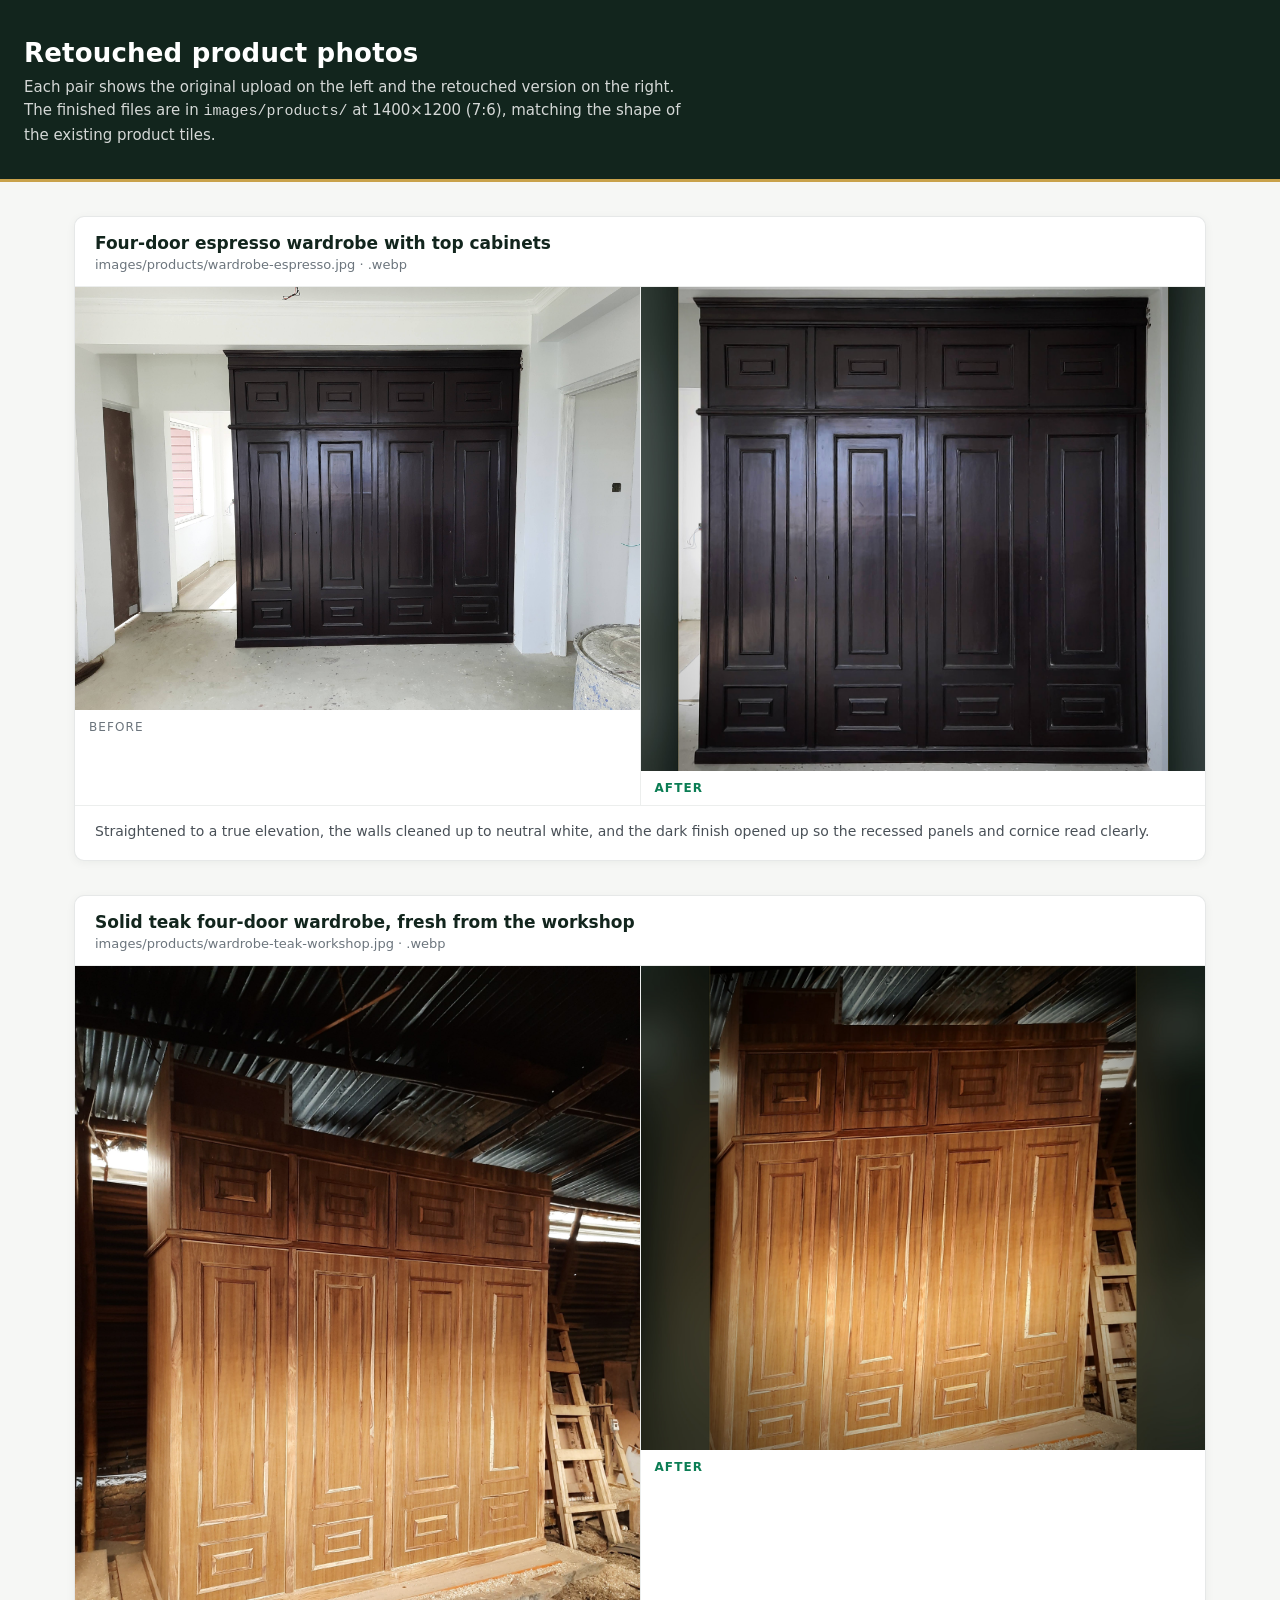
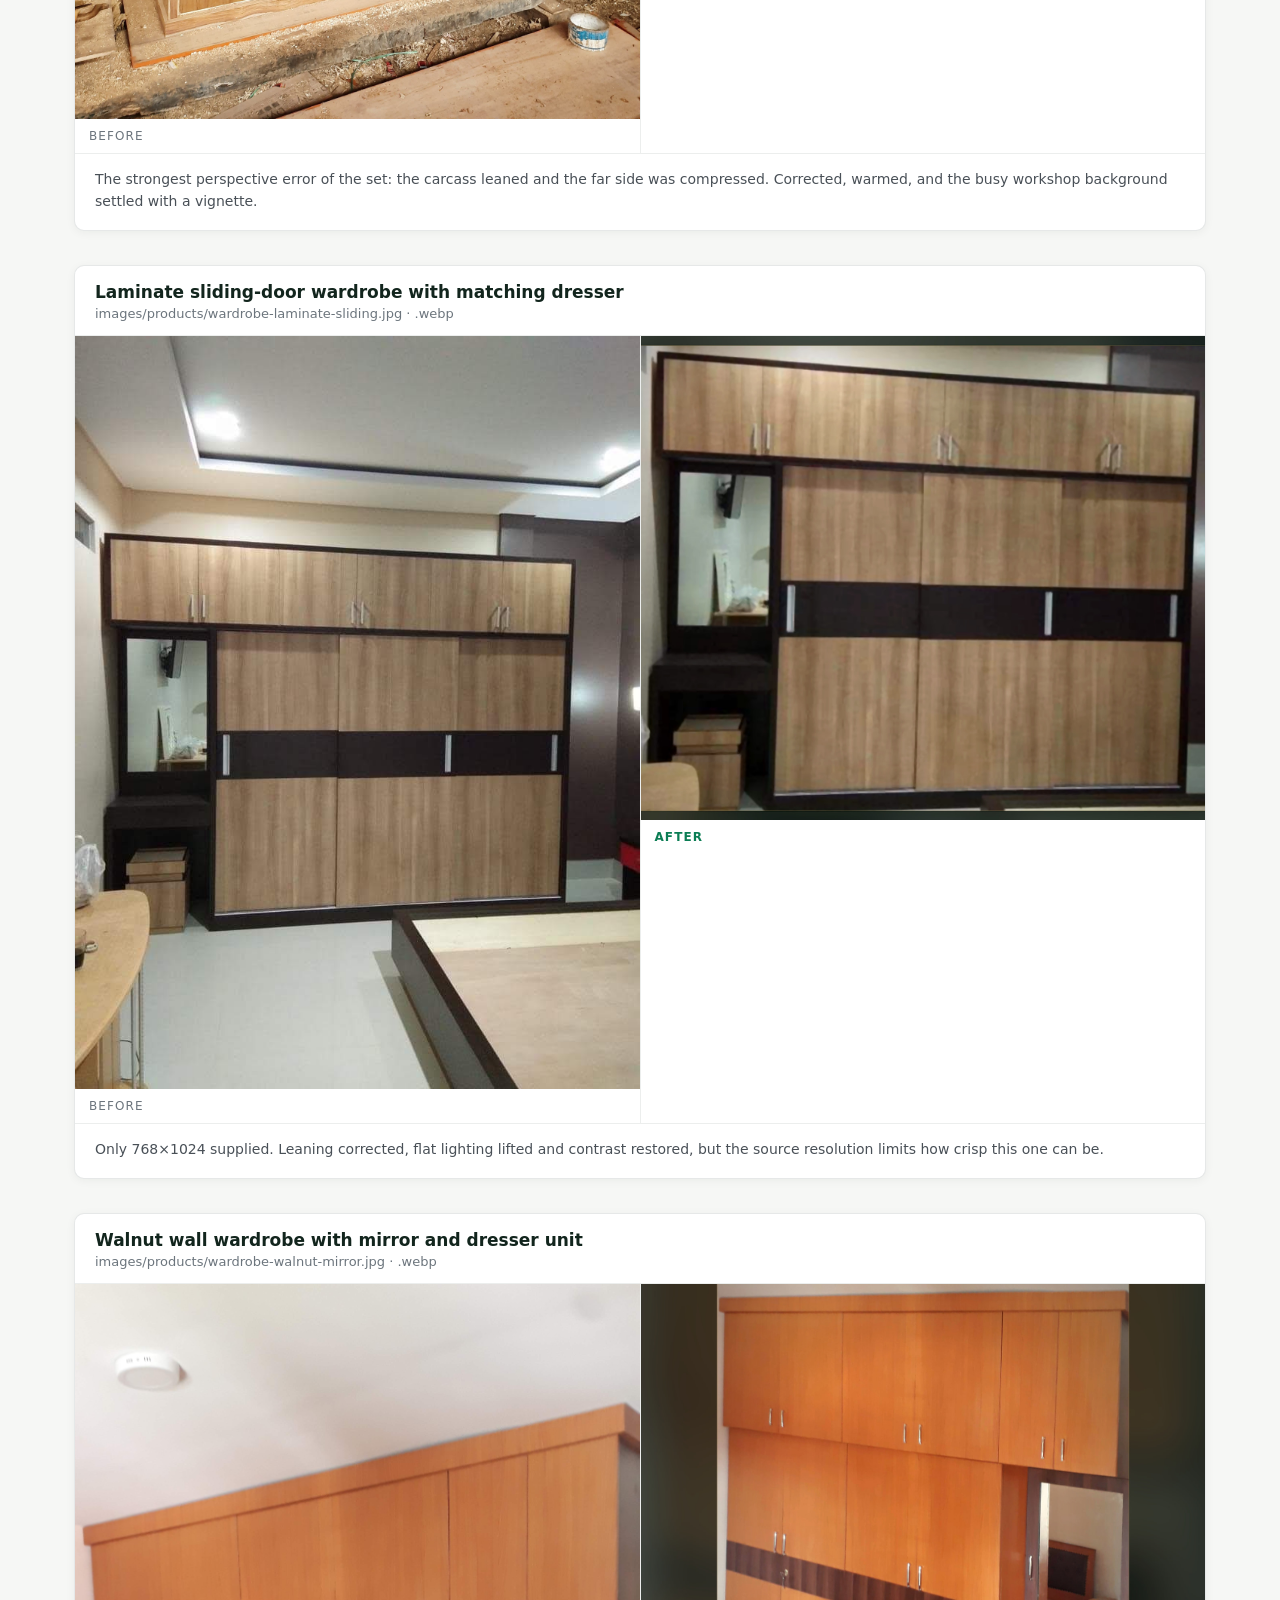
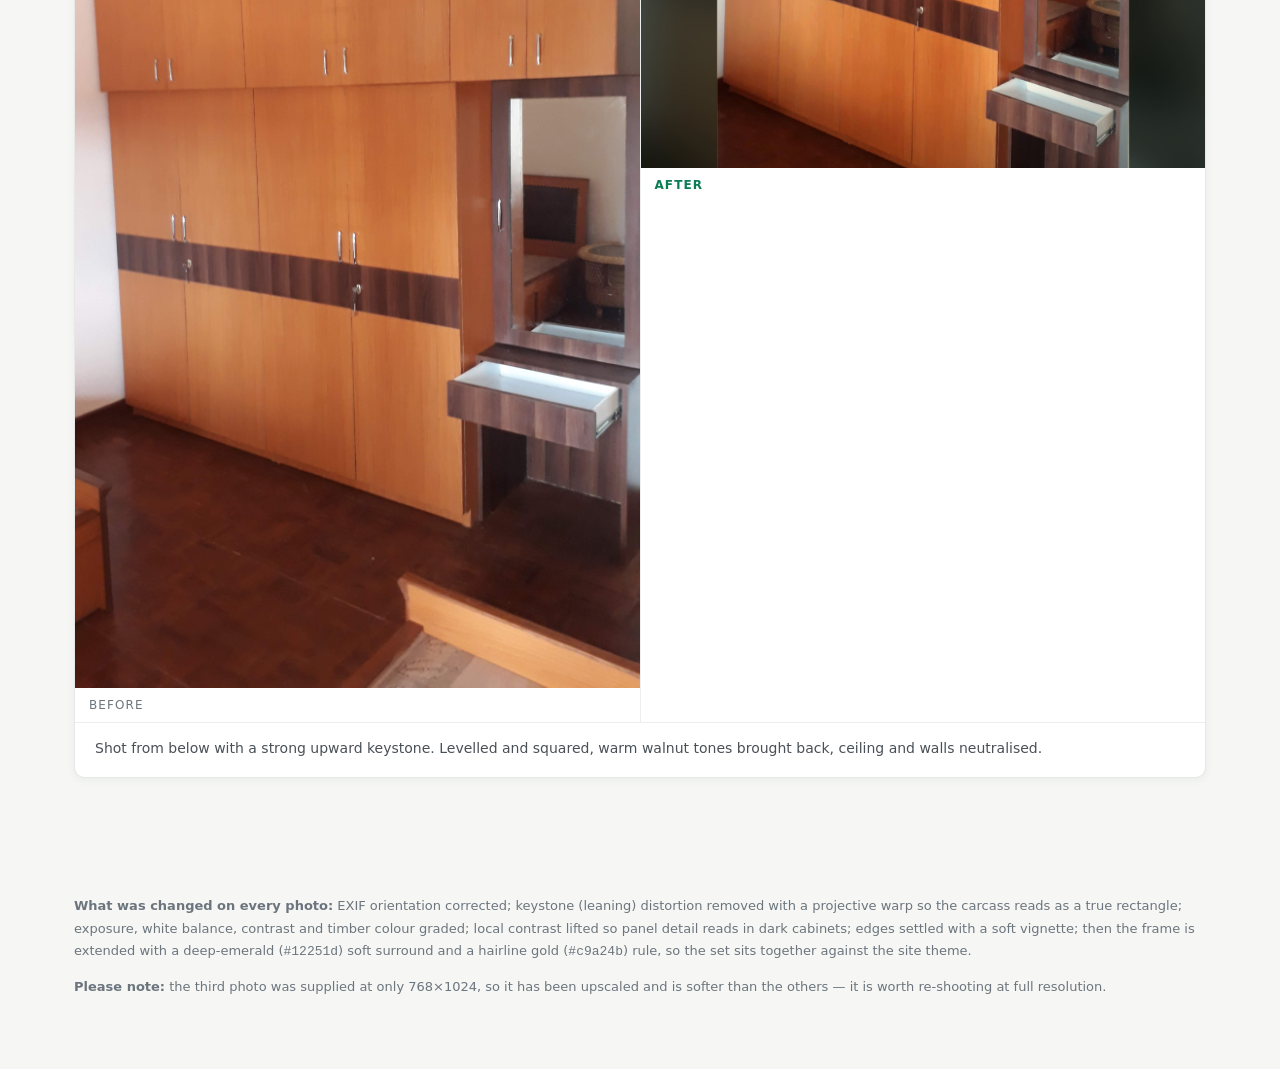
==== review/index.html @ dcfca966 "feat(images): retouch four wardrobe photos for the product grid - projective (keystone) correction m" ====
<!DOCTYPE html>
<html lang="en">
<head>
<meta charset="utf-8">
<meta name="viewport" content="width=device-width, initial-scale=1">
<title>Jarghaa Furniture &mdash; retouched product photos</title>
<style>
  :root {
    --emerald: #0b7d54;
    --emerald-deep: #12251d;
    --gold: #c9a24b;
  }
  * { box-sizing: border-box; }
  body {
    margin: 0;
    font-family: "Open Sans", system-ui, sans-serif;
    background: #f6f7f5;
    color: #2d2d2d;
  }
  header {
    background: var(--emerald-deep);
    color: #fff;
    padding: 38px 24px 32px;
    border-bottom: 3px solid var(--gold);
  }
  header h1 { margin: 0 0 8px; font-size: 26px; letter-spacing: .2px; }
  header p { margin: 0; opacity: .82; font-size: 15px; max-width: 70ch; line-height: 1.55; }
  main { max-width: 1180px; margin: 0 auto; padding: 34px 24px 70px; }
  .item { background: #fff; border: 1px solid rgba(18,37,29,.10); border-radius: 10px;
          overflow: hidden; margin-bottom: 34px; box-shadow: 0 2px 10px rgba(18,37,29,.05); }
  .item h2 { margin: 0; font-size: 17px; padding: 16px 20px 14px;
             border-bottom: 1px solid rgba(18,37,29,.08); color: var(--emerald-deep); }
  .item h2 span { display: block; font-weight: 400; font-size: 13px; color: #6c757d; margin-top: 4px; }
  .pair { display: grid; grid-template-columns: 1fr 1fr; gap: 1px; background: rgba(18,37,29,.08); }
  figure { margin: 0; background: #fff; }
  figure img { display: block; width: 100%; height: auto; }
  figcaption { font-size: 12px; letter-spacing: .09em; text-transform: uppercase;
               padding: 10px 14px; color: #6c757d; }
  .after figcaption { color: var(--emerald); font-weight: 600; }
  .notes { padding: 14px 20px 18px; font-size: 14px; line-height: 1.6; color: #495057;
           border-top: 1px solid rgba(18,37,29,.08); }
  .notes b { color: var(--emerald-deep); }
  footer { max-width: 1180px; margin: 0 auto; padding: 0 24px 60px; font-size: 13px; color: #6c757d; line-height: 1.7; }
  @media (max-width: 700px) { .pair { grid-template-columns: 1fr; } }
</style>
</head>
<body>
<header>
  <h1>Retouched product photos</h1>
  <p>Each pair shows the original upload on the left and the retouched version on the right.
     The finished files are in <code>images/products/</code> at 1400&times;1200 (7:6), matching the
     shape of the existing product tiles.</p>
</header>
<main>
  <div id="items"></div>
</main>
<footer>
  <p><b>What was changed on every photo:</b> EXIF orientation corrected; keystone (leaning)
     distortion removed with a projective warp so the carcass reads as a true rectangle;
     exposure, white balance, contrast and timber colour graded; local contrast lifted so
     panel detail reads in dark cabinets; edges settled with a soft vignette; then the frame
     is extended with a deep-emerald (<code>#12251d</code>) soft surround and a hairline gold
     (<code>#c9a24b</code>) rule, so the set sits together against the site theme.</p>
  <p><b>Please note:</b> the third photo was supplied at only 768&times;1024, so it has been
     upscaled and is softer than the others &mdash; it is worth re-shooting at full resolution.</p>
</footer>
<script>
const ITEMS = [
  { id: 'wardrobe-espresso', src: '../uploads/original-1.jpg',
    title: 'Four-door espresso wardrobe with top cabinets',
    note: 'Straightened to a true elevation, the walls cleaned up to neutral white, and the dark finish opened up so the recessed panels and cornice read clearly.' },
  { id: 'wardrobe-teak-workshop', src: '../uploads/original-2.jpg',
    title: 'Solid teak four-door wardrobe, fresh from the workshop',
    note: 'The strongest perspective error of the set: the carcass leaned and the far side was compressed. Corrected, warmed, and the busy workshop background settled with a vignette.' },
  { id: 'wardrobe-laminate-sliding', src: '../uploads/original-3.jpg',
    title: 'Laminate sliding-door wardrobe with matching dresser',
    note: 'Only 768&times;1024 supplied. Leaning corrected, flat lighting lifted and contrast restored, but the source resolution limits how crisp this one can be.' },
  { id: 'wardrobe-walnut-mirror', src: '../uploads/original-4.jpg',
    title: 'Walnut wall wardrobe with mirror and dresser unit',
    note: 'Shot from below with a strong upward keystone. Levelled and squared, warm walnut tones brought back, ceiling and walls neutralised.' }
];

document.getElementById('items').innerHTML = ITEMS.map(function (it) {
  return '<section class="item">' +
    '<h2>' + it.title + '<span>images/products/' + it.id + '.jpg &middot; .webp</span></h2>' +
    '<div class="pair">' +
      '<figure><img loading="lazy" src="' + it.src + '" alt="Original upload"><figcaption>Before</figcaption></figure>' +
      '<figure class="after"><img loading="lazy" src="../images/products/' + it.id + '.jpg" alt="Retouched"><figcaption>After</figcaption></figure>' +
    '</div>' +
    '<div class="notes">' + it.note + '</div>' +
  '</section>';
}).join('');
</script>
</body>
</html>
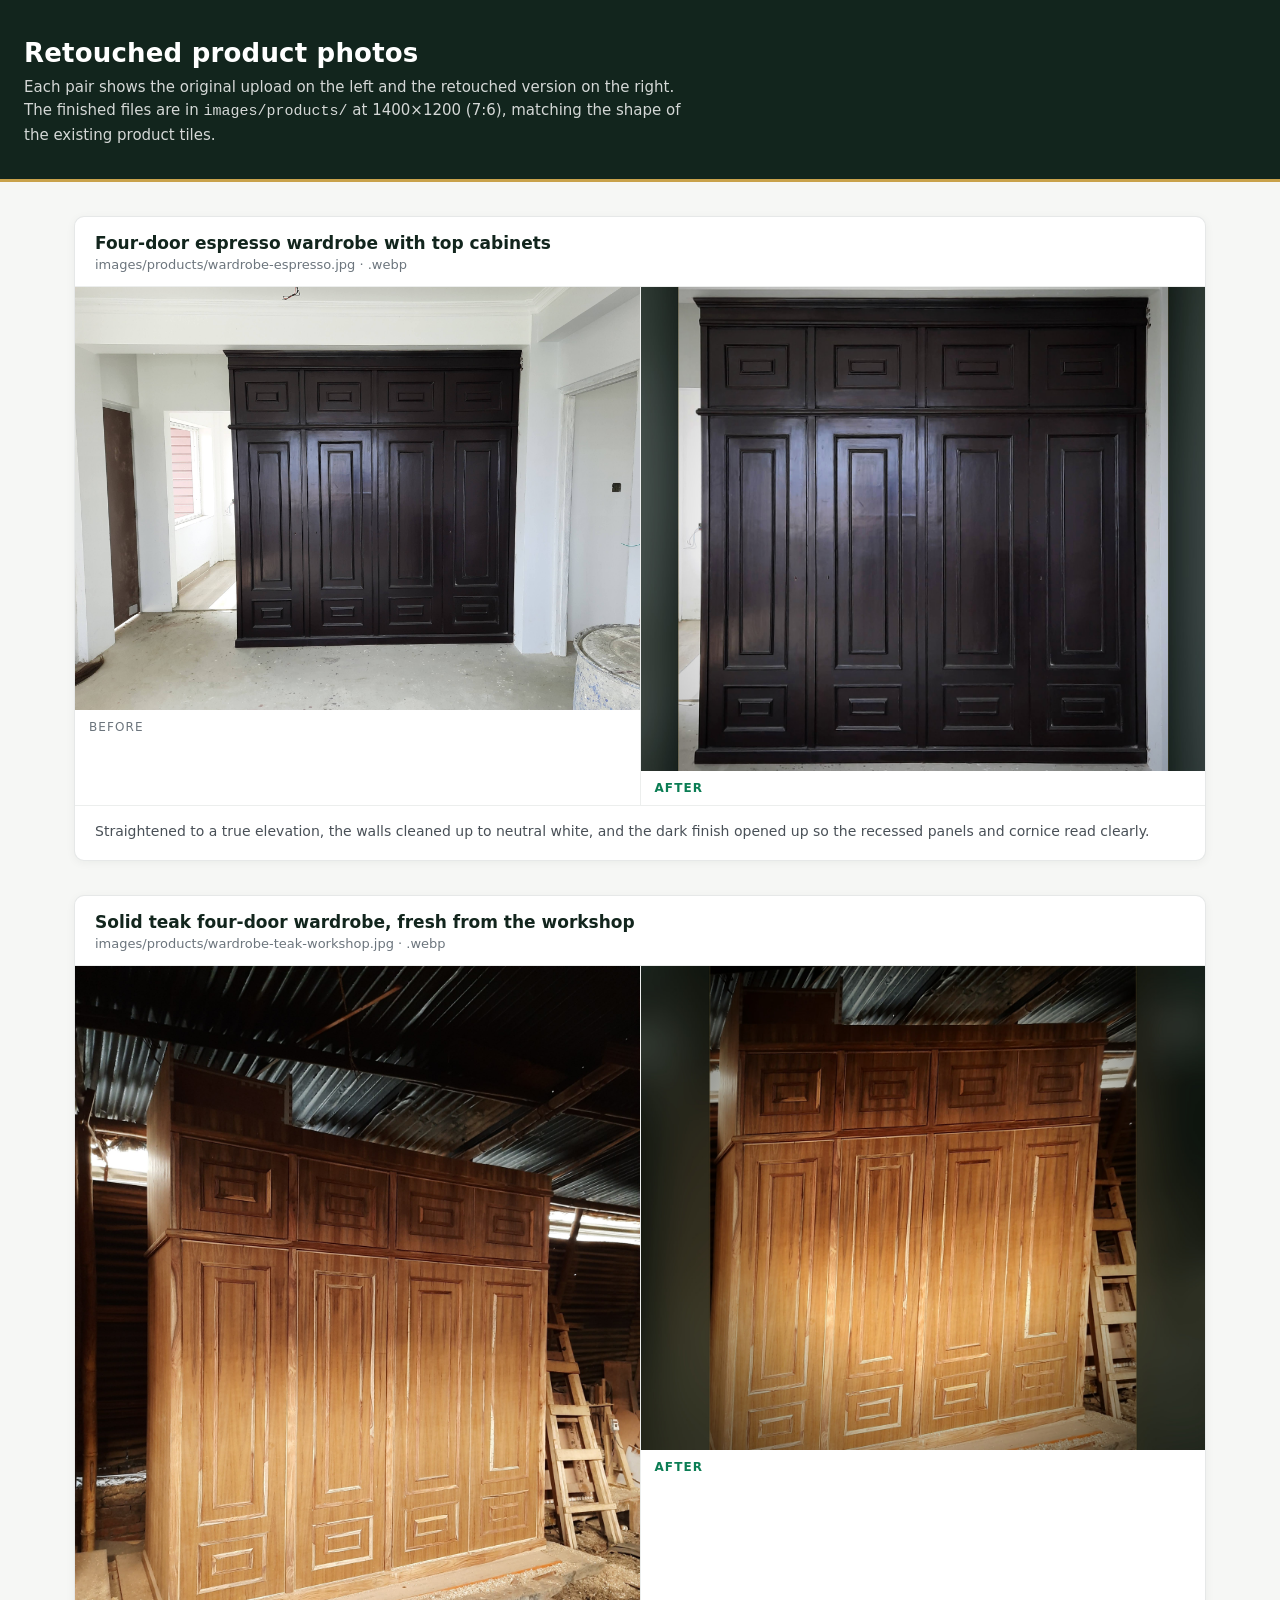
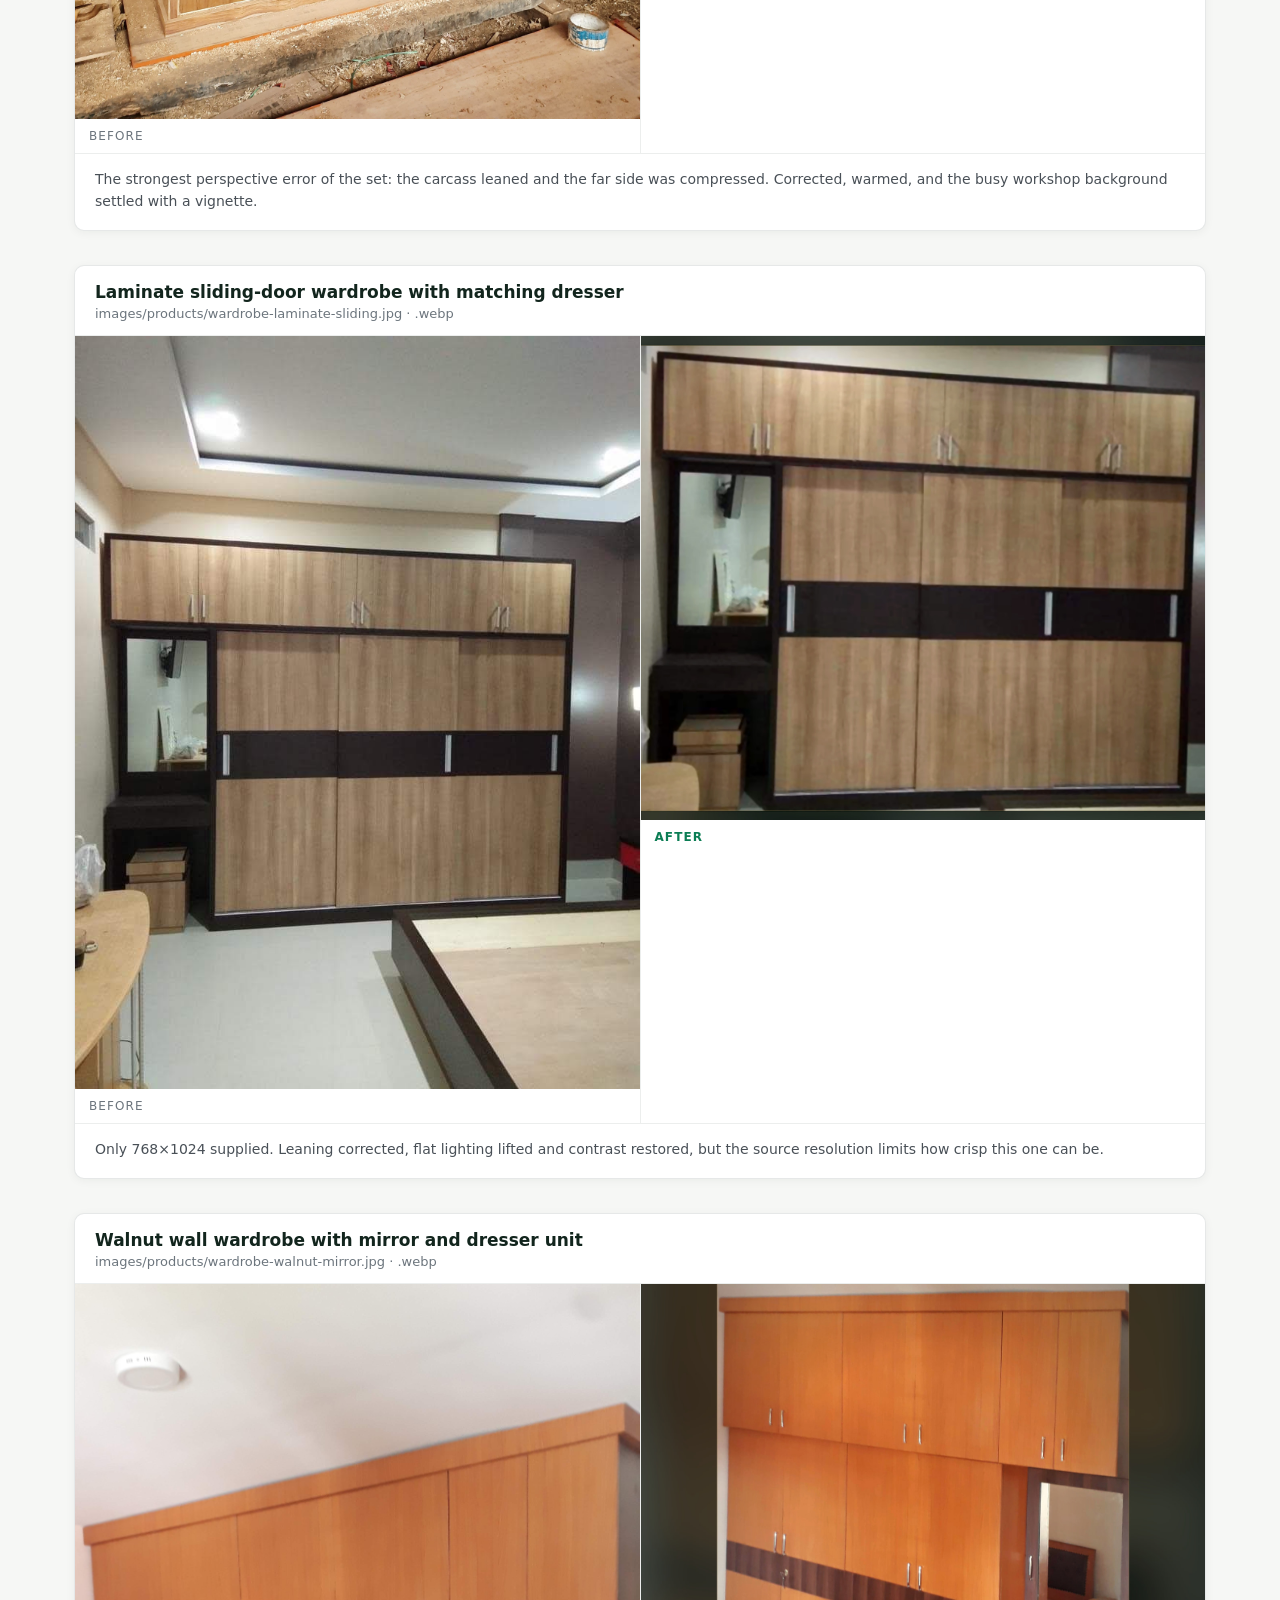
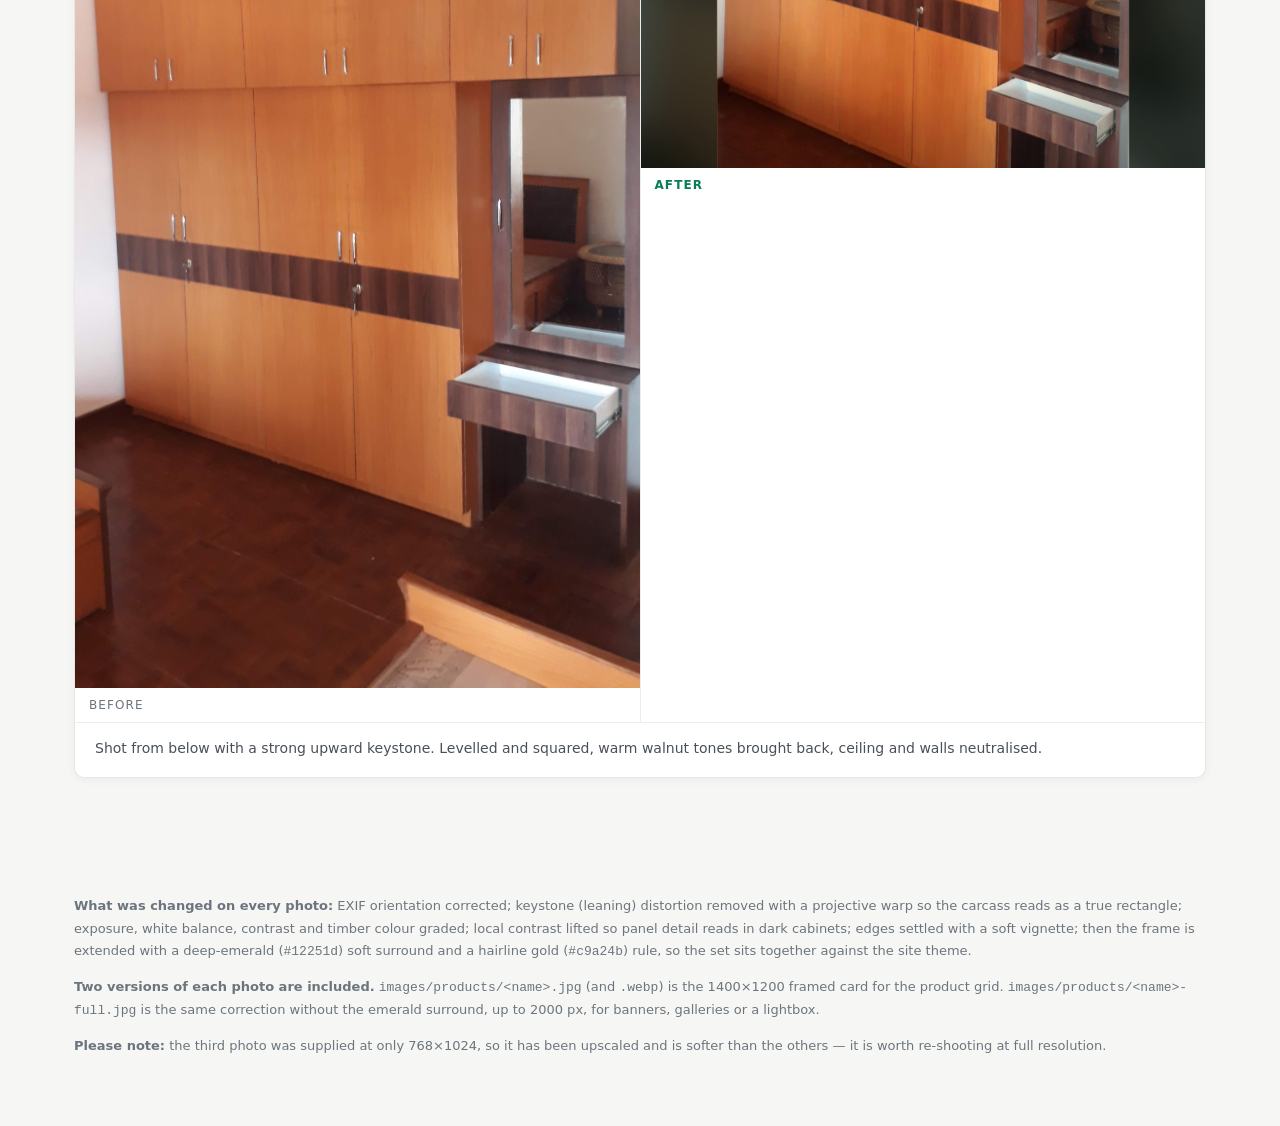
==== commit e393c980: "feat(images): add un-framed full-size exports and note them in the review page" ====
--- a/review/index.html
+++ b/review/index.html
@@ -61,6 +61,10 @@
      panel detail reads in dark cabinets; edges settled with a soft vignette; then the frame
      is extended with a deep-emerald (<code>#12251d</code>) soft surround and a hairline gold
      (<code>#c9a24b</code>) rule, so the set sits together against the site theme.</p>
+  <p><b>Two versions of each photo are included.</b> <code>images/products/&lt;name&gt;.jpg</code>
+     (and <code>.webp</code>) is the 1400&times;1200 framed card for the product grid.
+     <code>images/products/&lt;name&gt;-full.jpg</code> is the same correction without the
+     emerald surround, up to 2000&nbsp;px, for banners, galleries or a lightbox.</p>
   <p><b>Please note:</b> the third photo was supplied at only 768&times;1024, so it has been
      upscaled and is softer than the others &mdash; it is worth re-shooting at full resolution.</p>
 </footer>
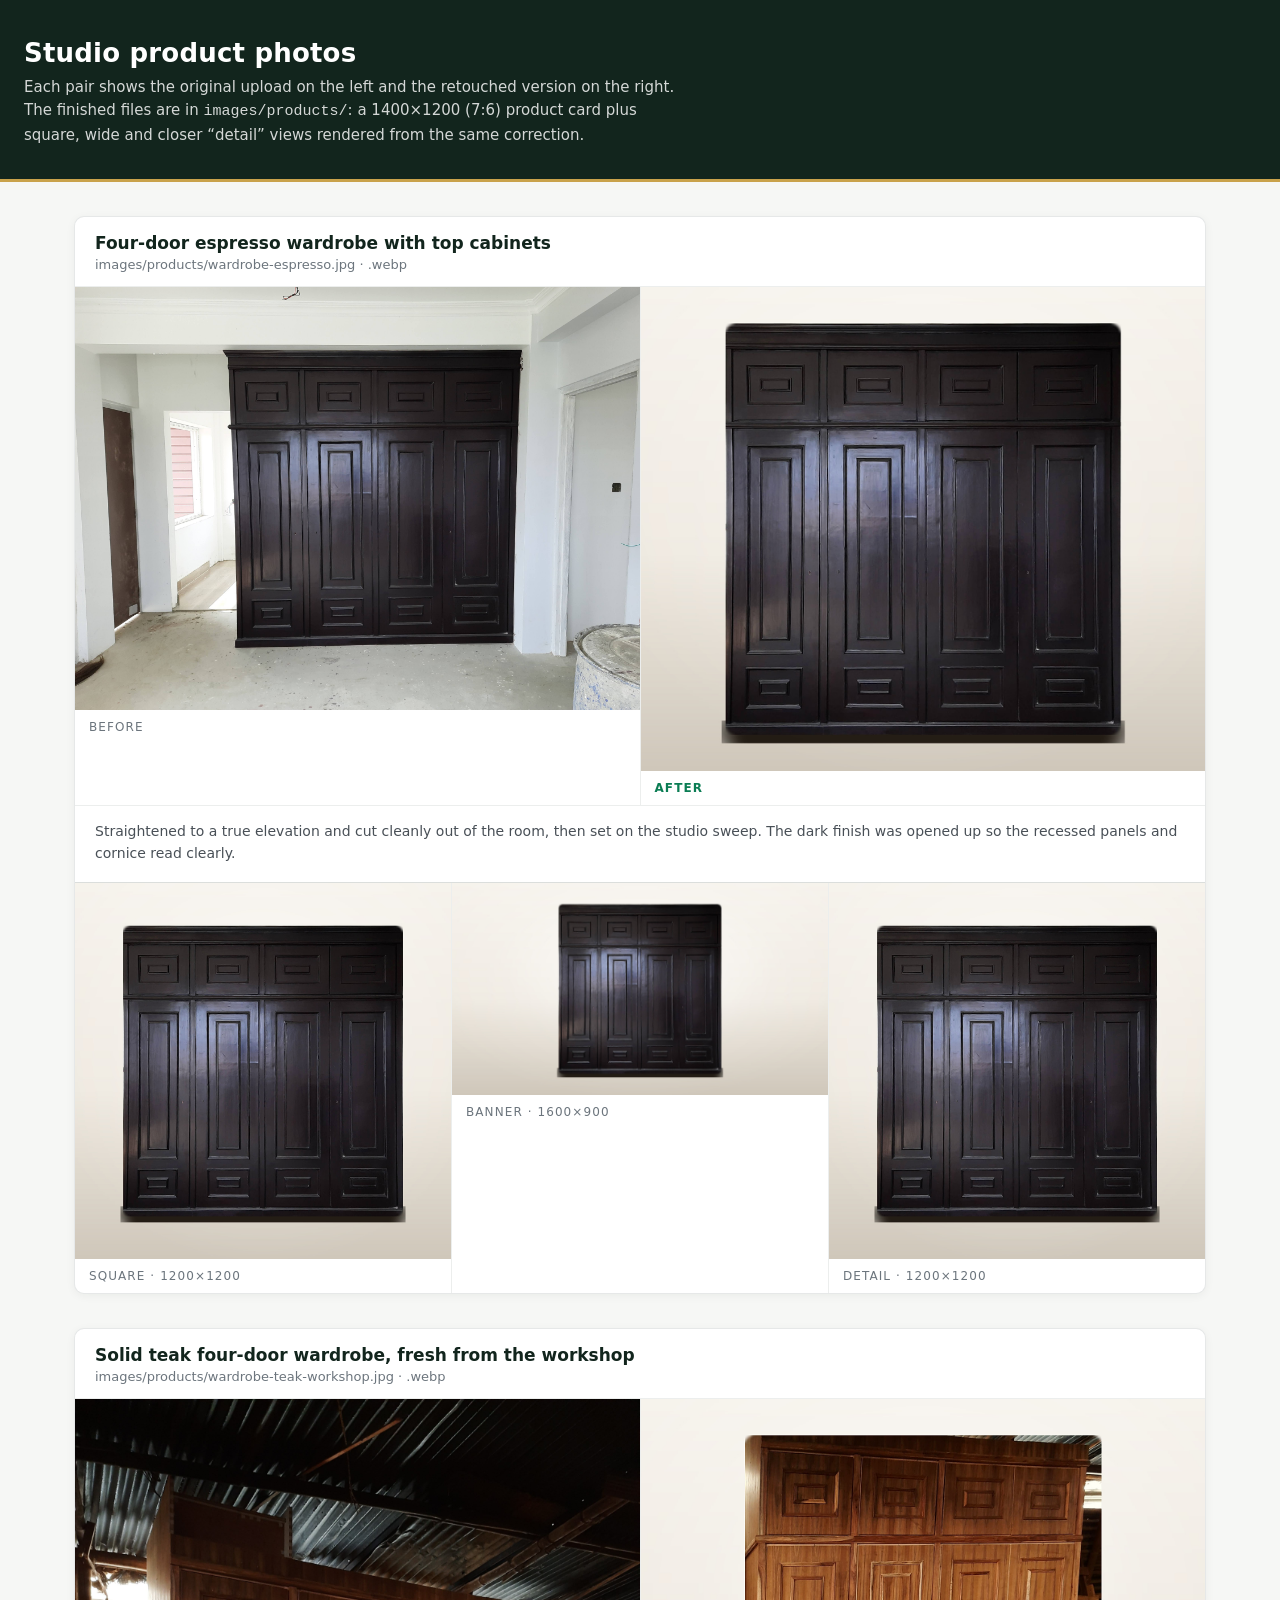
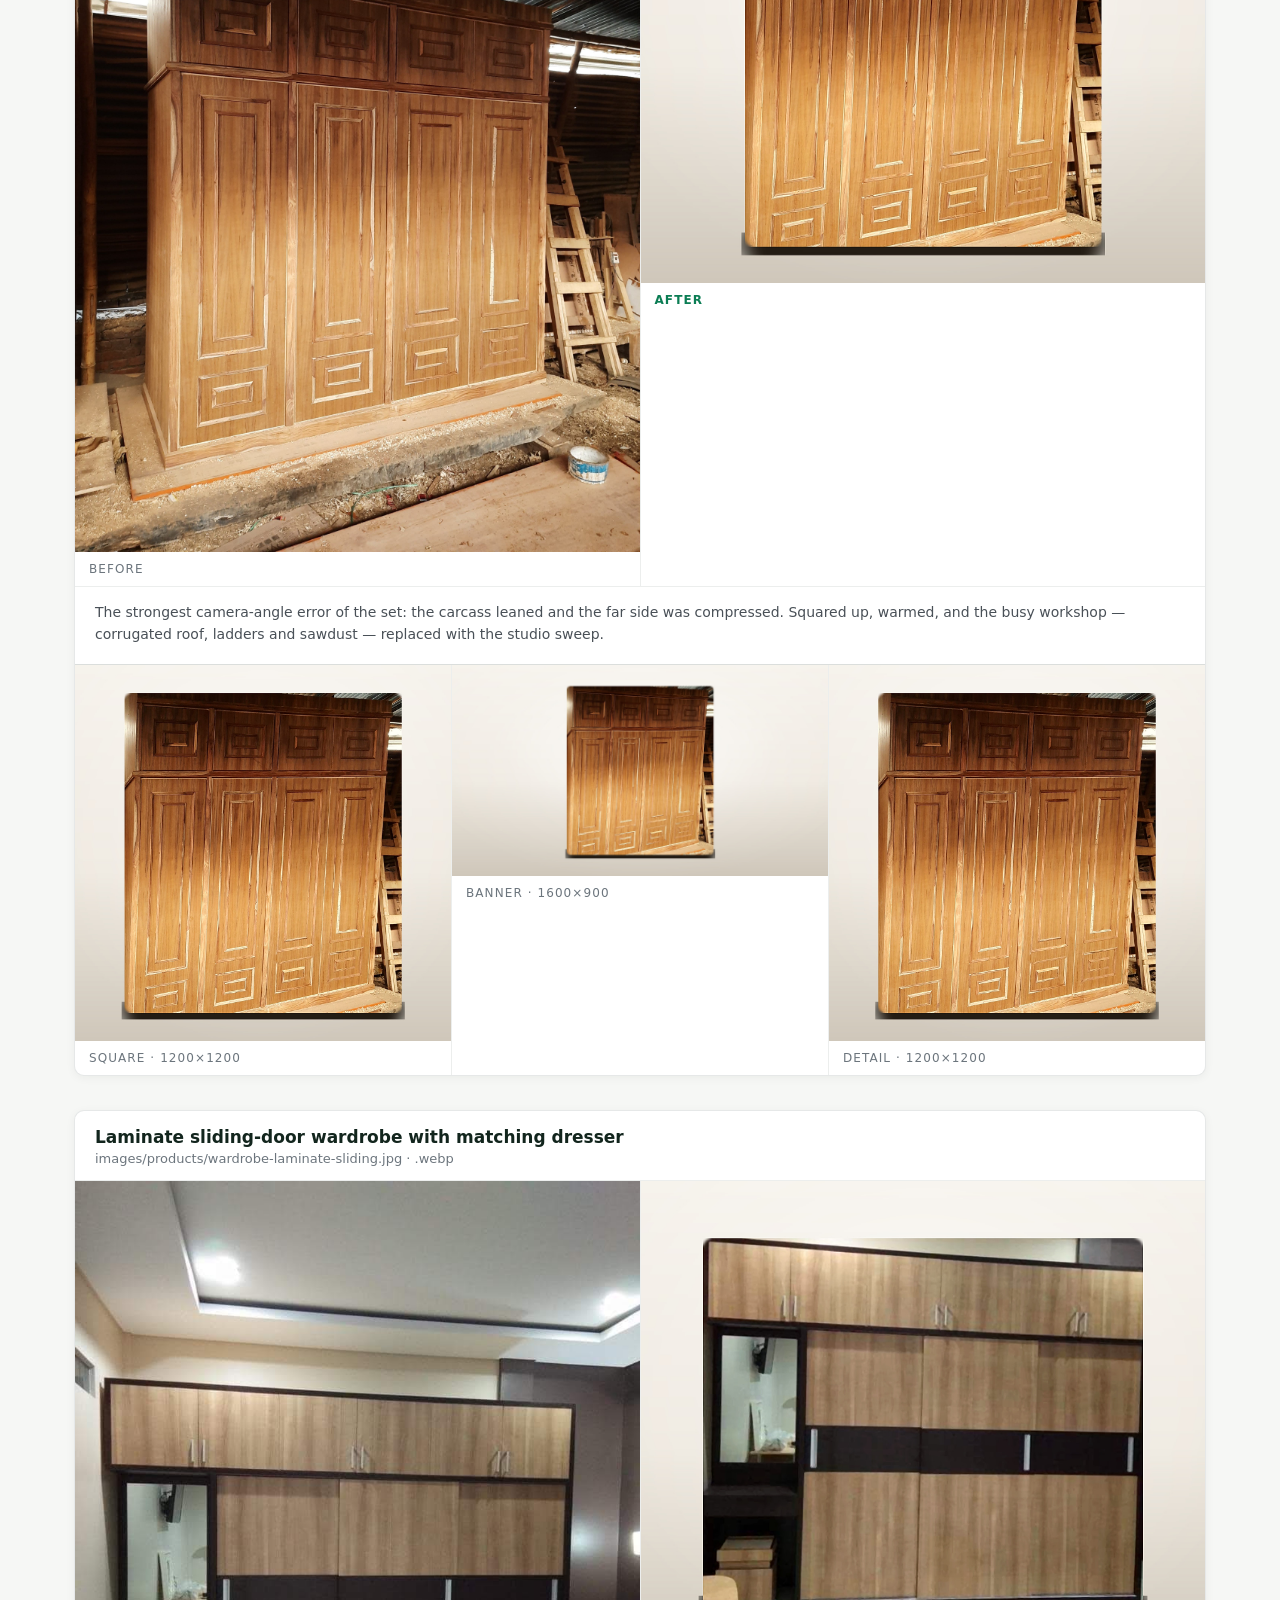
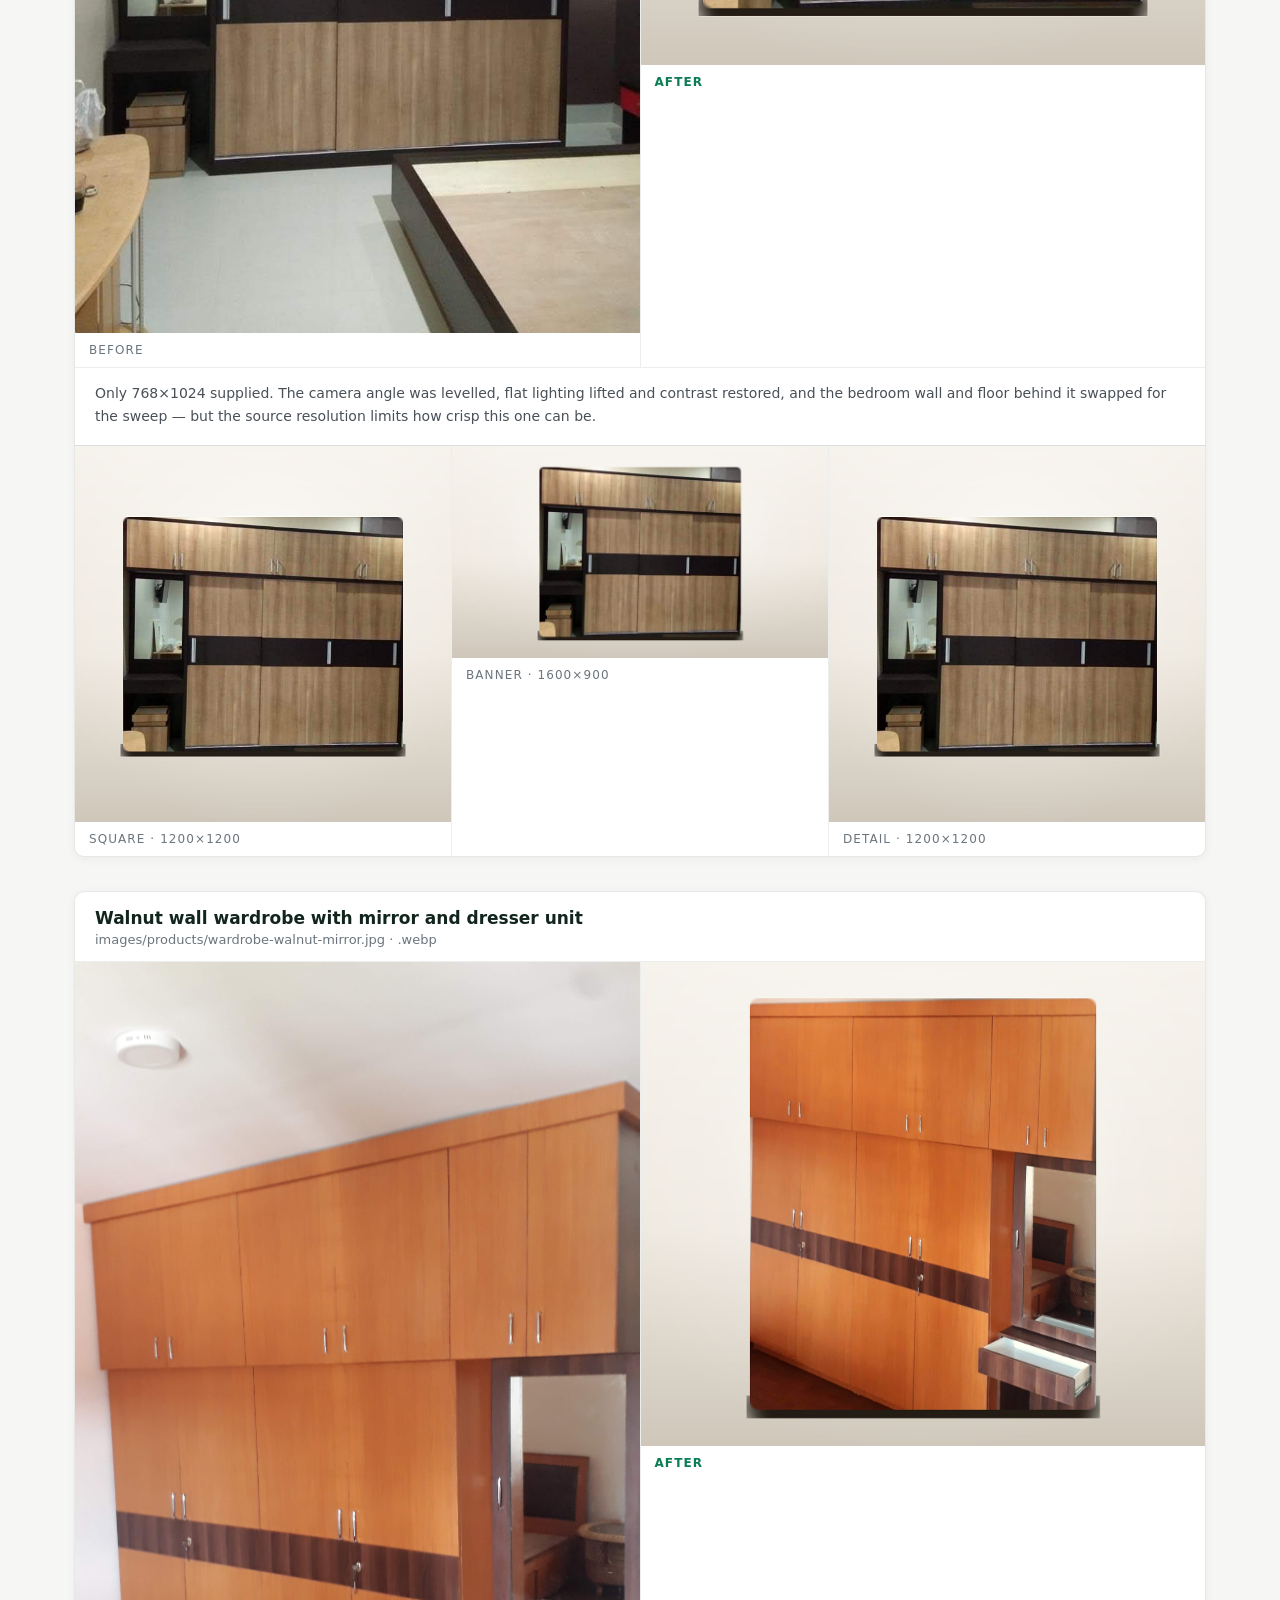
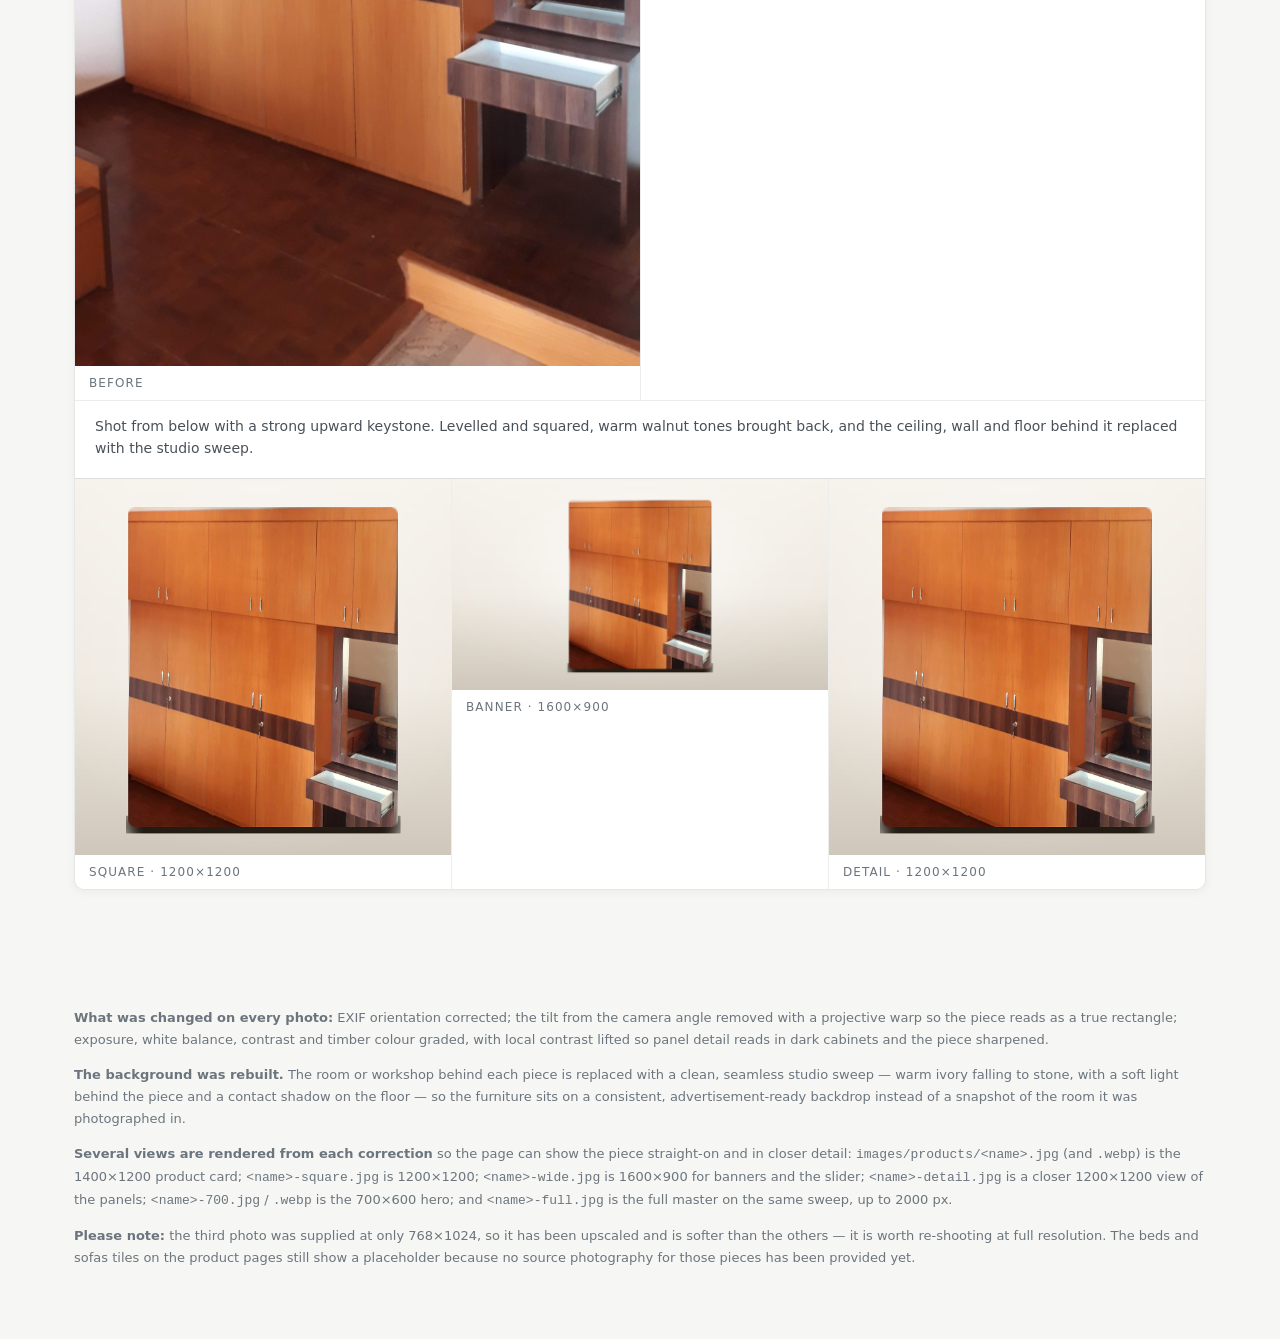
==== commit 39b0fd48: "feat: ad-ready studio product photos with rebuilt backgrounds + extra views" ====
--- a/review/index.html
+++ b/review/index.html
@@ -32,6 +32,7 @@
              border-bottom: 1px solid rgba(18,37,29,.08); color: var(--emerald-deep); }
   .item h2 span { display: block; font-weight: 400; font-size: 13px; color: #6c757d; margin-top: 4px; }
   .pair { display: grid; grid-template-columns: 1fr 1fr; gap: 1px; background: rgba(18,37,29,.08); }
+  .views { display: grid; grid-template-columns: repeat(3, 1fr); gap: 1px; background: rgba(18,37,29,.08); border-top: 1px solid rgba(18,37,29,.08); }
   figure { margin: 0; background: #fff; }
   figure img { display: block; width: 100%; height: auto; }
   figcaption { font-size: 12px; letter-spacing: .09em; text-transform: uppercase;
@@ -41,48 +42,57 @@
            border-top: 1px solid rgba(18,37,29,.08); }
   .notes b { color: var(--emerald-deep); }
   footer { max-width: 1180px; margin: 0 auto; padding: 0 24px 60px; font-size: 13px; color: #6c757d; line-height: 1.7; }
-  @media (max-width: 700px) { .pair { grid-template-columns: 1fr; } }
+  @media (max-width: 700px) { .pair, .views { grid-template-columns: 1fr; } }
 </style>
 </head>
 <body>
 <header>
-  <h1>Retouched product photos</h1>
+  <h1>Studio product photos</h1>
   <p>Each pair shows the original upload on the left and the retouched version on the right.
-     The finished files are in <code>images/products/</code> at 1400&times;1200 (7:6), matching the
-     shape of the existing product tiles.</p>
+     The finished files are in <code>images/products/</code>: a 1400&times;1200 (7:6) product card
+     plus square, wide and closer &ldquo;detail&rdquo; views rendered from the same correction.</p>
 </header>
 <main>
   <div id="items"></div>
 </main>
 <footer>
-  <p><b>What was changed on every photo:</b> EXIF orientation corrected; keystone (leaning)
-     distortion removed with a projective warp so the carcass reads as a true rectangle;
-     exposure, white balance, contrast and timber colour graded; local contrast lifted so
-     panel detail reads in dark cabinets; edges settled with a soft vignette; then the frame
-     is extended with a deep-emerald (<code>#12251d</code>) soft surround and a hairline gold
-     (<code>#c9a24b</code>) rule, so the set sits together against the site theme.</p>
-  <p><b>Two versions of each photo are included.</b> <code>images/products/&lt;name&gt;.jpg</code>
-     (and <code>.webp</code>) is the 1400&times;1200 framed card for the product grid.
-     <code>images/products/&lt;name&gt;-full.jpg</code> is the same correction without the
-     emerald surround, up to 2000&nbsp;px, for banners, galleries or a lightbox.</p>
+  <p><b>What was changed on every photo:</b> EXIF orientation corrected; the tilt from the
+     camera angle removed with a projective warp so the piece reads as a true rectangle;
+     exposure, white balance, contrast and timber colour graded, with local contrast lifted so
+     panel detail reads in dark cabinets and the piece sharpened.</p>
+  <p><b>The background was rebuilt.</b> The room or workshop behind each piece is replaced with a
+     clean, seamless studio sweep &mdash; warm ivory falling to stone, with a soft light behind the
+     piece and a contact shadow on the floor &mdash; so the furniture sits on a consistent,
+     advertisement-ready backdrop instead of a snapshot of the room it was photographed in.</p>
+  <p><b>Several views are rendered from each correction</b> so the page can show the piece
+     straight-on and in closer detail:
+     <code>images/products/&lt;name&gt;.jpg</code> (and <code>.webp</code>) is the 1400&times;1200
+     product card; <code>&lt;name&gt;-square.jpg</code> is 1200&times;1200;
+     <code>&lt;name&gt;-wide.jpg</code> is 1600&times;900 for banners and the slider;
+     <code>&lt;name&gt;-detail.jpg</code> is a closer 1200&times;1200 view of the panels;
+     <code>&lt;name&gt;-700.jpg</code> / <code>.webp</code> is the 700&times;600 hero; and
+     <code>&lt;name&gt;-full.jpg</code> is the full master on the same sweep, up to 2000&nbsp;px.</p>
   <p><b>Please note:</b> the third photo was supplied at only 768&times;1024, so it has been
-     upscaled and is softer than the others &mdash; it is worth re-shooting at full resolution.</p>
+     upscaled and is softer than the others &mdash; it is worth re-shooting at full resolution.
+     The beds and sofas tiles on the product pages still show a placeholder because no source
+     photography for those pieces has been provided yet.</p>
 </footer>
 <script>
 const ITEMS = [
   { id: 'wardrobe-espresso', src: '../uploads/original-1.jpg',
     title: 'Four-door espresso wardrobe with top cabinets',
-    note: 'Straightened to a true elevation, the walls cleaned up to neutral white, and the dark finish opened up so the recessed panels and cornice read clearly.' },
+    note: 'Straightened to a true elevation and cut cleanly out of the room, then set on the studio sweep. The dark finish was opened up so the recessed panels and cornice read clearly.' },
   { id: 'wardrobe-teak-workshop', src: '../uploads/original-2.jpg',
     title: 'Solid teak four-door wardrobe, fresh from the workshop',
-    note: 'The strongest perspective error of the set: the carcass leaned and the far side was compressed. Corrected, warmed, and the busy workshop background settled with a vignette.' },
+    note: 'The strongest camera-angle error of the set: the carcass leaned and the far side was compressed. Squared up, warmed, and the busy workshop &mdash; corrugated roof, ladders and sawdust &mdash; replaced with the studio sweep.' },
   { id: 'wardrobe-laminate-sliding', src: '../uploads/original-3.jpg',
     title: 'Laminate sliding-door wardrobe with matching dresser',
-    note: 'Only 768&times;1024 supplied. Leaning corrected, flat lighting lifted and contrast restored, but the source resolution limits how crisp this one can be.' },
+    note: 'Only 768&times;1024 supplied. The camera angle was levelled, flat lighting lifted and contrast restored, and the bedroom wall and floor behind it swapped for the sweep &mdash; but the source resolution limits how crisp this one can be.' },
   { id: 'wardrobe-walnut-mirror', src: '../uploads/original-4.jpg',
     title: 'Walnut wall wardrobe with mirror and dresser unit',
-    note: 'Shot from below with a strong upward keystone. Levelled and squared, warm walnut tones brought back, ceiling and walls neutralised.' }
+    note: 'Shot from below with a strong upward keystone. Levelled and squared, warm walnut tones brought back, and the ceiling, wall and floor behind it replaced with the studio sweep.' }
 ];
+
 
 document.getElementById('items').innerHTML = ITEMS.map(function (it) {
   return '<section class="item">' +
@@ -92,6 +102,11 @@
       '<figure class="after"><img loading="lazy" src="../images/products/' + it.id + '.jpg" alt="Retouched"><figcaption>After</figcaption></figure>' +
     '</div>' +
     '<div class="notes">' + it.note + '</div>' +
+    '<div class="views">' +
+      '<figure><img loading="lazy" src="../images/products/' + it.id + '-square.jpg" alt="Square view"><figcaption>Square &middot; 1200&times;1200</figcaption></figure>' +
+      '<figure><img loading="lazy" src="../images/products/' + it.id + '-wide.jpg" alt="Wide banner view"><figcaption>Banner &middot; 1600&times;900</figcaption></figure>' +
+      '<figure><img loading="lazy" src="../images/products/' + it.id + '-detail.jpg" alt="Closer detail view"><figcaption>Detail &middot; 1200&times;1200</figcaption></figure>' +
+    '</div>' +
   '</section>';
 }).join('');
 </script>
